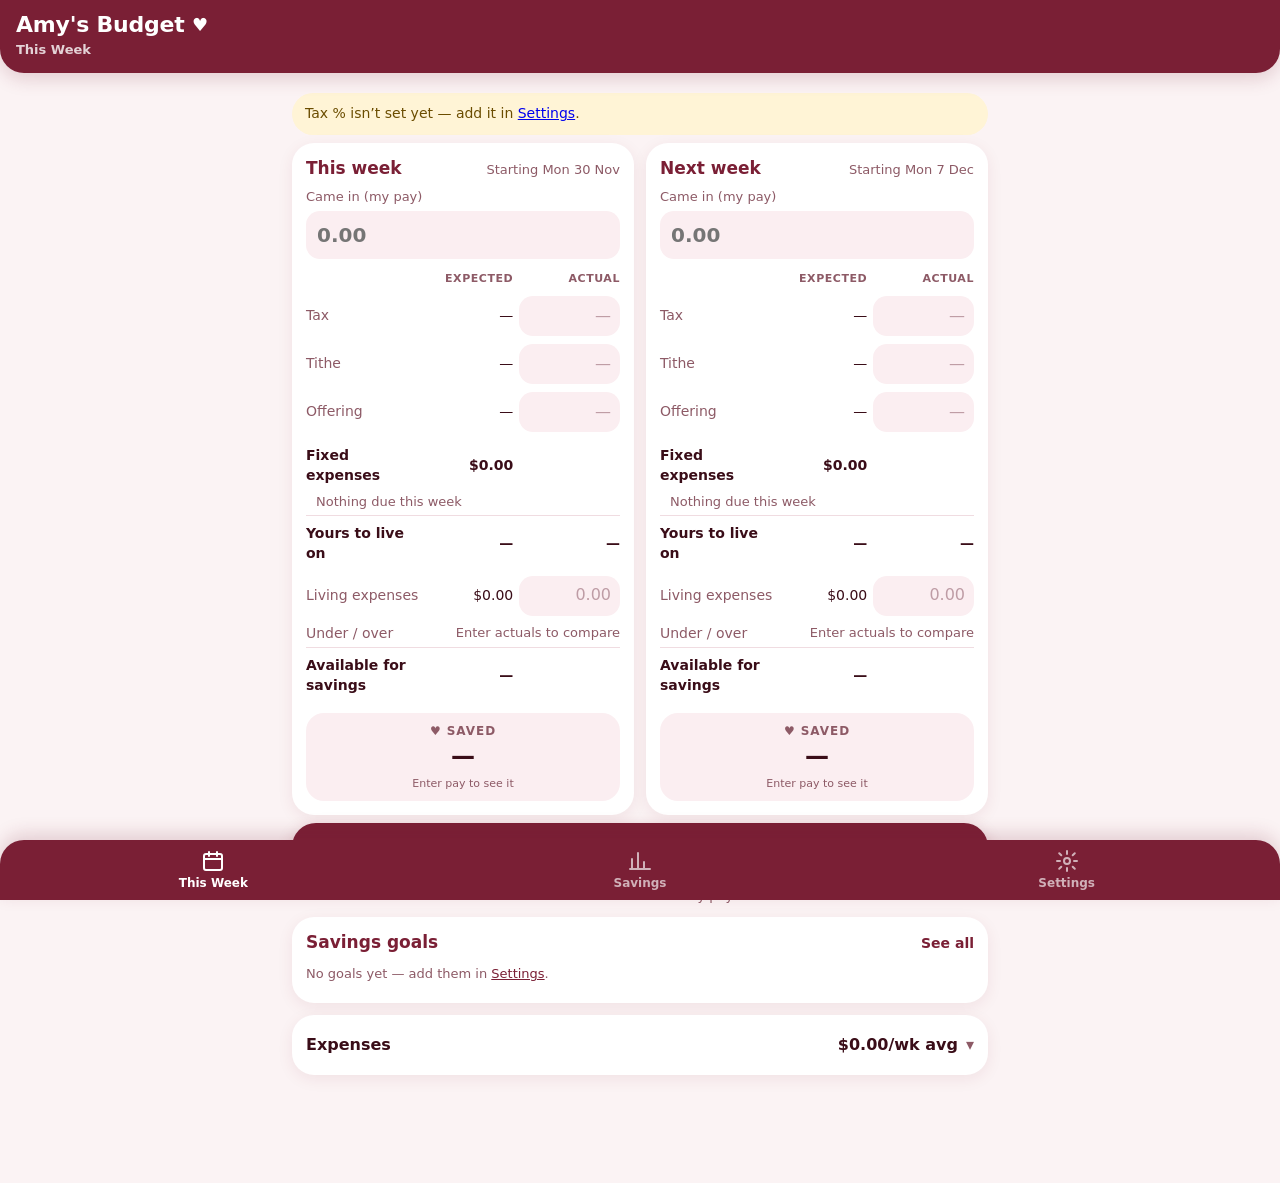
==== amy/index.html @ 88e4a753 "Turn the second copy into Amy's Budget: maroon skin, heart icon, own link at /amy/ Co-Authored-By: C" ====
<!doctype html>
<html lang="en" data-skin="amy">
<head>
  <meta charset="utf-8">
  <meta name="viewport" content="width=device-width, initial-scale=1, viewport-fit=cover">
  <title>Amy's Budget</title>
  <meta name="description" content="A private weekly budget. Your data stays on your device.">
  <meta name="theme-color" content="#7a1f35">
  <meta name="apple-mobile-web-app-capable" content="yes">
  <meta name="mobile-web-app-capable" content="yes">
  <meta name="apple-mobile-web-app-status-bar-style" content="black-translucent">
  <meta name="apple-mobile-web-app-title" content="Amy's Budget">
  <link rel="manifest" href="manifest.json">
  <link rel="icon" href="icons/icon.svg" type="image/svg+xml">
  <link rel="apple-touch-icon" href="icons/apple-touch-icon.png">
  <link rel="stylesheet" href="../style.css">
</head>
<body>
  <header class="top">
    <h1>Amy's Budget <span class="heart" aria-hidden="true">♥</span></h1>
    <p id="title" class="subtitle">This Week</p>
  </header>

  <main>
    <!-- Screen 1: This Week -->
    <section id="screen-week" class="screen" data-title="This Week">
      <div id="week-warning" class="note warn" hidden></div>

      <div id="weeks" class="weeks"></div>

      <button id="new-week" class="btn primary wide" type="button">Start new week</button>
      <p class="reminder">Move tax and tithe out the day pay lands.</p>

      <div class="card">
        <div class="card-head">
          <h2>Savings goals</h2>
          <a href="#savings">See all</a>
        </div>
        <div id="home-goals"></div>
      </div>

      <details id="costs-panel" class="card">
        <summary>
          <span>Expenses</span>
          <span class="sum" id="budget-total-summary"></span>
        </summary>
        <h3>Bills</h3>
        <ul id="cost-list" class="list"></ul>
        <h3>Debts</h3>
        <ul id="debt-list" class="list"></ul>
        <div class="total-row"><span>Fixed expenses</span><strong id="fixed-total"></strong></div>
        <h3>Living</h3>
        <ul id="living-list" class="list"></ul>
        <div class="total-row"><span>Living allowance</span><strong id="living-total"></strong></div>
        <div class="total-row grand"><span>Total per week</span><strong id="budget-total"></strong></div>
        <p class="hint">Edit items in <a href="#settings">Settings</a>.</p>
      </details>
    </section>

    <!-- Screen 2: Savings -->
    <section id="screen-savings" class="screen" data-title="Savings" hidden>
      <div class="stats">
        <div class="stat"><span>Total saved</span><strong id="stat-total"></strong><small id="stat-total-sub"></small></div>
        <div class="stat"><span>Avg pay · 4 wks</span><strong id="stat-avg4"></strong><small id="stat-avg4-sub"></small></div>
        <div class="stat"><span>Avg pay · 12 wks</span><strong id="stat-avg12"></strong><small id="stat-avg12-sub"></small></div>
      </div>

      <h2 class="section-title">Goals</h2>
      <div id="goal-list"></div>
      <div id="unallocated" class="note" hidden></div>

      <h2 class="section-title">History</h2>
      <div id="history"></div>
      <button id="add-past" class="btn wide" type="button">Add a past week</button>
    </section>

    <!-- Screen 3: Settings -->
    <section id="screen-settings" class="screen" data-title="Settings" hidden>
      <div class="card">
        <h2>Rates</h2>
        <label class="field row">
          <span>Tax set-aside %</span>
          <input type="text" inputmode="decimal" id="set-tax" placeholder="e.g. 0">
        </label>
        <label class="field row">
          <span>Tithe %</span>
          <input type="text" inputmode="decimal" id="set-tithe">
        </label>
        <label class="field row">
          <span>Tithe on</span>
          <select id="set-tithe-basis">
            <option value="gross">Gross pay</option>
            <option value="afterTax">Pay after tax</option>
          </select>
        </label>
        <label class="field row toggle-row">
          <span>Offering (pay ÷ 52)</span>
          <input type="checkbox" class="switch" id="set-offering">
        </label>
      </div>

      <div class="card">
        <h2>Fixed costs</h2>
        <div id="edit-costs"></div>
        <button class="btn wide" type="button" data-add="cost">+ Add fixed cost</button>
      </div>

      <div class="card">
        <h2>Debts</h2>
        <div id="edit-debts"></div>
        <button class="btn wide" type="button" data-add="debt">+ Add debt</button>
      </div>

      <div class="card">
        <h2>Savings goals</h2>
        <p class="hint">Top goal fills first. Use ↑ ↓ to change the order.</p>
        <div id="edit-goals"></div>
        <button class="btn wide" type="button" data-add="goal">+ Add goal</button>
      </div>

      <div class="card">
        <h2>Backup</h2>
        <p class="hint" id="backup-status"></p>
        <div class="btn-row">
          <button id="export" class="btn" type="button">Export</button>
          <button id="import" class="btn" type="button">Import</button>
          <input type="file" id="import-file" accept="application/json,.json" hidden>
        </div>
        <button id="clear" class="btn danger wide" type="button">Clear all data</button>
      </div>

      <p class="hint center">Everything is saved on this device only. Nothing is sent anywhere.</p>
    </section>
  </main>

  <nav class="tabs">
    <a href="#week" data-tab="week">
      <svg viewBox="0 0 24 24" aria-hidden="true"><rect x="3" y="5" width="18" height="16" rx="2"/><path d="M3 10h18M8 3v4M16 3v4"/></svg>
      <span>This Week</span>
    </a>
    <a href="#savings" data-tab="savings">
      <svg viewBox="0 0 24 24" aria-hidden="true"><path d="M4 20V10M10 20V4M16 20v-7M22 20H2"/></svg>
      <span>Savings</span>
    </a>
    <a href="#settings" data-tab="settings">
      <svg viewBox="0 0 24 24" aria-hidden="true"><circle cx="12" cy="12" r="3"/><path d="M12 2v3M12 19v3M4.2 4.2l2.1 2.1M17.7 17.7l2.1 2.1M2 12h3M19 12h3M4.2 19.8l2.1-2.1M17.7 6.3l2.1-2.1"/></svg>
      <span>Settings</span>
    </a>
  </nav>

  <dialog id="dialog">
    <form method="dialog" id="dialog-form">
      <h2 id="dialog-title"></h2>
      <div id="dialog-body"></div>
      <div class="btn-row end">
        <button class="btn" value="cancel" type="submit" formnovalidate>Cancel</button>
        <button class="btn primary" value="ok" type="submit" id="dialog-ok">OK</button>
      </div>
    </form>
  </dialog>

  <script>window.APP_CONFIG = { storeKey: 'amyBudget.v1' };</script>
  <script src="../app.js"></script>
</body>
</html>
---- style.css ----
:root {
  --bg: #f6f7f9;
  --card: #ffffff;
  --text: #15191e;
  --muted: #5f6b78;
  --line: #e2e6eb;
  --input: #f0f2f5;
  --accent: #2457d6;
  --accent-text: #ffffff;
  --good: #137a3a;
  --good-bg: #e5f5ea;
  --bad: #c0262d;
  --bad-bg: #fdecec;
  --warn-bg: #fff4d6;
  --warn-text: #6b4d00;
  --bar: #2f9e5b;
  --bar-stretch: #8fd1a8;
  --radius: 14px;
  --tap: 48px;
  color-scheme: light;
}

@media (prefers-color-scheme: dark) {
  :root {
    --bg: #111418;
    --card: #1b2026;
    --text: #eef1f4;
    --muted: #9aa6b2;
    --line: #2c333b;
    --input: #252b33;
    --accent: #6d9bff;
    --accent-text: #0c1220;
    --good: #5fd38d;
    --good-bg: #173324;
    --bad: #ff7b7b;
    --bad-bg: #3a1c1e;
    --warn-bg: #3a3014;
    --warn-text: #f3d98a;
    --bar: #4cc27c;
    --bar-stretch: #2a6b45;
    color-scheme: dark;
  }
}

* { box-sizing: border-box; }

html { -webkit-text-size-adjust: 100%; }

body {
  margin: 0;
  background: var(--bg);
  color: var(--text);
  font: 16px/1.4 -apple-system, BlinkMacSystemFont, "Segoe UI", Roboto, Helvetica, Arial, sans-serif;
  padding-bottom: calc(72px + env(safe-area-inset-bottom));
}

.top {
  position: sticky;
  top: 0;
  z-index: 5;
  background: var(--bg);
  padding: calc(10px + env(safe-area-inset-top)) 16px 8px;
  border-bottom: 1px solid var(--line);
}
.top h1 { margin: 0; font-size: 20px; letter-spacing: -.01em; }

main { max-width: 720px; margin: 0 auto; padding: 12px 12px 24px; }

h2 { font-size: 17px; margin: 0 0 4px; }
h3 { font-size: 15px; margin: 16px 0 4px; color: var(--muted); text-transform: uppercase; letter-spacing: .04em; }
.section-title { margin: 20px 4px 8px; }

.card {
  background: var(--card);
  border: 1px solid var(--line);
  border-radius: var(--radius);
  padding: 14px;
  margin: 12px 0;
}

.note {
  border-radius: var(--radius);
  padding: 10px 12px;
  margin: 8px 0;
  background: var(--card);
  border: 1px solid var(--line);
  font-size: 14px;
}
.note.warn { background: var(--warn-bg); color: var(--warn-text); border-color: transparent; }

.hint { color: var(--muted); font-size: 13px; margin: 6px 0; }
.hint a { color: var(--accent); }
.center { text-align: center; }

/* ---------- Week cards ---------- */
.weeks { display: grid; grid-template-columns: minmax(0, 1fr); gap: 12px; }
@media (min-width: 700px) { .weeks { grid-template-columns: repeat(2, minmax(0, 1fr)); } }
.wk {
  background: var(--card);
  border: 1px solid var(--line);
  border-radius: var(--radius);
  padding: 14px;
  min-width: 0;
}
.wk-head { display: flex; justify-content: space-between; align-items: baseline; gap: 8px; }
.wk-head h2 { margin: 0; }
.when { color: var(--muted); font-size: 13px; }
.field.pay input { font-size: 20px; font-weight: 600; }

.plan { width: 100%; border-collapse: collapse; font-size: 14px; font-variant-numeric: tabular-nums; table-layout: fixed; }
.plan thead th { font-size: 11px; font-weight: 700; letter-spacing: .05em; text-transform: uppercase; color: var(--muted); text-align: right; padding: 4px 0 6px; }
.plan thead th:first-child { width: 38%; }
.plan thead th:nth-child(3) { width: 34%; }
.plan tbody th { text-align: left; font-weight: 500; color: var(--muted); padding: 4px 6px 4px 0; }
.plan td { text-align: right; padding: 4px 0 4px 6px; }
.plan td input {
  min-height: 40px;
  padding: 6px 8px;
  font-size: 16px;
  text-align: right;
  font-variant-numeric: tabular-nums;
}
.plan td input::placeholder { color: var(--muted); opacity: .55; }
.plan td input.over { border-color: var(--bad); color: var(--bad); }
.plan td input.under { border-color: var(--good); color: var(--good); }
.plan tr.sub th, .plan tr.sub td { color: var(--text); font-weight: 700; border-top: 1px solid var(--line); padding-top: 8px; padding-bottom: 8px; }
.plan tr.diff-row td { font-weight: 600; }
.muted { color: var(--muted); font-weight: 400 !important; font-size: 13px; }

.field { display: block; margin: 8px 0; }
.field > span { display: block; font-size: 13px; color: var(--muted); margin-bottom: 4px; }
.field small { font-size: 11px; }

input[type="text"], input[type="date"], input[type="number"], select {
  width: 100%;
  min-height: var(--tap);
  font: inherit;
  font-size: 17px;
  color: var(--text);
  background: var(--input);
  border: 1px solid transparent;
  border-radius: 10px;
  padding: 8px 10px;
  appearance: none;
  -webkit-appearance: none;
}
select {
  background-image: linear-gradient(45deg, transparent 50%, var(--muted) 50%), linear-gradient(135deg, var(--muted) 50%, transparent 50%);
  background-position: calc(100% - 16px) 50%, calc(100% - 11px) 50%;
  background-size: 5px 5px;
  background-repeat: no-repeat;
  padding-right: 28px;
}
input:focus, select:focus { outline: none; border-color: var(--accent); }
input[type="date"] { min-width: 0; }

.calc { margin: 0; }
.subtitle { margin: 0; color: var(--muted); font-size: 13px; font-weight: 600; }
.card-head { display: flex; justify-content: space-between; align-items: baseline; margin-bottom: 6px; }
.card-head a { color: var(--accent); font-size: 14px; font-weight: 600; text-decoration: none; }
.mini-goal { padding: 8px 0; border-bottom: 1px solid var(--line); }
.mini-goal:last-child { border-bottom: none; }
.mini-head { display: flex; justify-content: space-between; gap: 8px; font-size: 15px; }
.mini-head em { font-style: normal; font-size: 12px; color: var(--accent); font-weight: 600; }
.mini-goal .bar { height: 8px; margin: 6px 0 4px; }
.mini-goal small { color: var(--muted); font-size: 12px; font-variant-numeric: tabular-nums; }
.mini-goal.current .mini-head span { font-weight: 700; }
.total-row.grand { border-top: 1px solid var(--line); margin-top: 8px; font-weight: 700; }
.dlg-grid { display: grid; grid-template-columns: 1fr 1fr; gap: 0 8px; }
.saved small { display: block; font-size: 11px; color: var(--muted); margin-top: 2px; }
.calc > div { display: flex; justify-content: space-between; gap: 6px; padding: 3px 0; font-size: 14px; }
.calc dt { color: var(--muted); }
.calc dd { margin: 0; font-variant-numeric: tabular-nums; text-align: right; }
.calc .strong { font-weight: 600; border-top: 1px solid var(--line); margin-top: 3px; padding-top: 6px; }
.calc .strong dt { color: var(--text); }

.good { color: var(--good); }
.bad { color: var(--bad); }

.saved {
  margin-top: 10px;
  border-radius: 10px;
  padding: 10px 8px;
  text-align: center;
  background: var(--input);
}
.saved span { display: block; font-size: 12px; font-weight: 700; letter-spacing: .08em; color: var(--muted); }
.saved strong { display: block; font-size: 24px; font-weight: 800; font-variant-numeric: tabular-nums; word-break: break-all; }
.saved.good { background: var(--good-bg); }
.saved.bad { background: var(--bad-bg); }
.saved.good strong { color: var(--good); }
.saved.bad strong { color: var(--bad); }


.reminder { text-align: center; color: var(--muted); font-size: 13px; margin: 8px 0 4px; }

/* ---------- Lists ---------- */
details > summary {
  list-style: none;
  display: flex;
  justify-content: space-between;
  align-items: center;
  min-height: 32px;
  font-weight: 600;
  cursor: pointer;
}
details > summary::-webkit-details-marker { display: none; }
details > summary::after { content: "▾"; color: var(--muted); margin-left: 8px; transition: transform .15s; }
details[open] > summary::after { transform: rotate(180deg); }
details > summary .sum { margin-left: auto; font-variant-numeric: tabular-nums; }

.list { list-style: none; margin: 8px 0 0; padding: 0; }
.list li {
  display: flex;
  align-items: center;
  gap: 10px;
  min-height: var(--tap);
  border-bottom: 1px solid var(--line);
  padding: 4px 0;
}
.list li .name { flex: 1; min-width: 0; }
.list li .name small { display: block; color: var(--muted); font-size: 12px; }
.list li .amt { font-variant-numeric: tabular-nums; white-space: nowrap; }
.list li.off .name, .list li.off .amt { opacity: .45; text-decoration: line-through; }
.list .empty { color: var(--muted); font-size: 14px; justify-content: center; }

.total-row { display: flex; justify-content: space-between; padding: 12px 0 2px; font-size: 17px; }

/* Toggle switch */
.switch {
  appearance: none;
  -webkit-appearance: none;
  flex: none;
  width: 46px;
  height: 28px;
  border-radius: 14px;
  background: var(--line);
  position: relative;
  cursor: pointer;
  margin: 0;
  transition: background .15s;
}
.switch::after {
  content: "";
  position: absolute;
  top: 3px;
  left: 3px;
  width: 22px;
  height: 22px;
  border-radius: 50%;
  background: #fff;
  box-shadow: 0 1px 2px rgba(0,0,0,.3);
  transition: transform .15s;
}
.switch:checked { background: var(--good); }
.switch:checked::after { transform: translateX(18px); }

/* ---------- Buttons ---------- */
.btn {
  min-height: var(--tap);
  padding: 10px 16px;
  font: inherit;
  font-weight: 600;
  border-radius: 12px;
  border: 1px solid var(--line);
  background: var(--card);
  color: var(--text);
  cursor: pointer;
}
.btn:active { transform: scale(.98); }
.btn.primary { background: var(--accent); color: var(--accent-text); border-color: transparent; }
.btn.danger { color: var(--bad); border-color: var(--bad); background: transparent; }
.btn.small { min-height: 40px; padding: 6px 12px; font-size: 14px; }
.btn.icon { min-width: 44px; min-height: 44px; padding: 0; font-size: 18px; }
.btn.wide { width: 100%; margin: 8px 0; }
.btn-row { display: flex; gap: 8px; flex-wrap: wrap; }
.btn-row > .btn { flex: 1; }
.btn-row.end { justify-content: flex-end; margin-top: 16px; }
.btn-row.end > .btn { flex: 0 1 auto; }

/* ---------- Savings ---------- */
.stats { display: grid; grid-template-columns: repeat(3, 1fr); gap: 8px; }
.stat {
  background: var(--card);
  border: 1px solid var(--line);
  border-radius: var(--radius);
  padding: 10px 8px;
  min-width: 0;
}
.stat span { display: block; font-size: 12px; color: var(--muted); }
.stat strong { display: block; font-size: 17px; font-variant-numeric: tabular-nums; word-break: break-all; }
.stat small { display: block; font-size: 11px; color: var(--muted); }

.goal { background: var(--card); border: 1px solid var(--line); border-radius: var(--radius); padding: 12px 14px; margin: 8px 0; }
.goal.current { border-color: var(--accent); }
.goal-head { display: flex; justify-content: space-between; align-items: baseline; gap: 8px; }
.goal-head strong { font-size: 16px; }
.goal-head .pct { color: var(--muted); font-size: 13px; white-space: nowrap; }
.bar { position: relative; height: 12px; border-radius: 6px; background: var(--input); overflow: hidden; margin: 8px 0 6px; }
.bar i { position: absolute; left: 0; top: 0; bottom: 0; background: var(--bar); border-radius: 6px; }
.bar i.stretch { background: var(--bar-stretch); }
.bar b { position: absolute; top: 0; bottom: 0; width: 2px; background: var(--muted); }
.goal-meta { display: flex; justify-content: space-between; flex-wrap: wrap; gap: 4px 12px; font-size: 13px; color: var(--muted); font-variant-numeric: tabular-nums; }
.goal-meta .money { color: var(--text); }
.goal .tag { display: inline-block; font-size: 11px; font-weight: 700; padding: 1px 6px; border-radius: 6px; background: var(--input); color: var(--muted); margin-left: 4px; vertical-align: 2px; }
.goal .tag.done { background: var(--good-bg); color: var(--good); }
.goal .spent-note { font-size: 13px; margin-top: 6px; }
.goal .btn { margin-top: 8px; }

.hist { background: var(--card); border: 1px solid var(--line); border-radius: var(--radius); overflow: hidden; }
.hist table { width: 100%; border-collapse: collapse; font-size: 14px; font-variant-numeric: tabular-nums; }
.hist th { text-align: right; font-size: 12px; font-weight: 600; color: var(--muted); padding: 8px; border-bottom: 1px solid var(--line); }
.hist td { text-align: right; padding: 0 8px; height: var(--tap); border-bottom: 1px solid var(--line); }
.hist th:first-child, .hist td:first-child { text-align: left; }
.hist tr:last-child td { border-bottom: none; }
.hist tbody tr { cursor: pointer; }
.hist tbody tr:active { background: var(--input); }
.hist .empty { text-align: center; color: var(--muted); padding: 16px; }

/* ---------- Settings editors ---------- */
.field.row { display: flex; align-items: center; justify-content: space-between; gap: 12px; }
.field.row > span { margin: 0; font-size: 15px; color: var(--text); flex: 1; }
.field.row > input, .field.row > select { width: 150px; flex: none; }
.field.row > input.switch { width: 46px; }
.toggle-row { min-height: var(--tap); }

.item {
  border: 1px solid var(--line);
  border-radius: 12px;
  padding: 10px;
  margin: 10px 0;
}
.item.off { opacity: .6; }
.item-grid { display: grid; grid-template-columns: 1fr 1fr; gap: 8px; }
.item-grid .full { grid-column: 1 / -1; }
.item-grid label > span { display: block; font-size: 12px; color: var(--muted); margin-bottom: 2px; }
.item-grid label.check { display: flex; align-items: center; gap: 10px; min-height: var(--tap); }
.item-grid label.check > span { margin: 0; font-size: 14px; color: var(--text); }
.item-actions { display: flex; align-items: center; gap: 6px; margin-top: 8px; }
.item-actions .spacer { flex: 1; }
.item-actions .per-week { font-size: 13px; color: var(--muted); font-variant-numeric: tabular-nums; }

/* ---------- Dialog ---------- */
dialog {
  width: min(92vw, 440px);
  border: none;
  border-radius: 18px;
  padding: 18px;
  background: var(--card);
  color: var(--text);
}
dialog::backdrop { background: rgba(0,0,0,.45); }
dialog p { margin: 6px 0; }

/* ---------- Bottom tabs ---------- */
.tabs {
  position: fixed;
  left: 0; right: 0; bottom: 0;
  z-index: 10;
  display: flex;
  background: var(--card);
  border-top: 1px solid var(--line);
  padding-bottom: env(safe-area-inset-bottom);
}
.tabs a {
  flex: 1;
  display: flex;
  flex-direction: column;
  align-items: center;
  justify-content: center;
  gap: 2px;
  min-height: 60px;
  color: var(--muted);
  text-decoration: none;
  font-size: 12px;
  font-weight: 600;
}
.tabs a.active { color: var(--accent); }
.tabs svg { width: 24px; height: 24px; fill: none; stroke: currentColor; stroke-width: 2; stroke-linecap: round; stroke-linejoin: round; }

@media (max-width: 360px) {
  .saved strong { font-size: 20px; }
  .plan { font-size: 13px; }
  .stat strong { font-size: 15px; }
}

/* Itemised fixed expenses */
.plan tr.group th, .plan tr.group td { color: var(--text); font-weight: 700; padding-top: 10px; }
.plan tr.item-row th { font-size: 13px; font-weight: 400; padding-left: 10px; overflow: hidden; text-overflow: ellipsis; white-space: nowrap; }
.plan tr.item-row td { font-size: 13px; color: var(--muted); padding-top: 2px; padding-bottom: 2px; }
.plan tr.item-row td input { min-height: 36px; font-size: 15px; }
.plan tr.item-row:last-of-type td { padding-bottom: 6px; }
.plan td.changed { color: var(--accent); }
.plan tr.item-row th small { display: block; font-size: 11px; color: var(--muted); opacity: .8; }

/* ---------- "amy" skin: maroon with white details, softer and rounder ---------- */
:root[data-skin="amy"] {
  --bg: #fbf3f4;
  --card: #ffffff;
  --text: #3a0d18;
  --muted: #8d5a66;
  --line: #f0dce1;
  --input: #fbeef1;
  --accent: #7a1f35;
  --accent-text: #ffffff;
  --good: #2e7d55;
  --good-bg: #eaf6ef;
  --bad: #b3261e;
  --bad-bg: #fdecec;
  --bar: #8e2a44;
  --bar-stretch: #e6a8b8;
  --radius: 22px;
  --brand: #7a1f35;
  --brand-text: #ffffff;
}
@media (prefers-color-scheme: dark) {
  :root[data-skin="amy"] {
    --bg: #1d0a10;
    --card: #2a1018;
    --text: #fbeef1;
    --muted: #cf9fab;
    --line: #47202b;
    --input: #3a1621;
    --accent: #f0a9bb;
    --accent-text: #3a0d18;
    --good: #7fd6a4;
    --good-bg: #173326;
    --bad: #ff8a8a;
    --bad-bg: #3c1a1d;
    --bar: #e07d97;
    --bar-stretch: #7a3647;
    --brand: #5c1527;
    --brand-text: #ffffff;
  }
}
[data-skin="amy"] body {
  font-family: ui-rounded, "SF Pro Rounded", "Nunito", "Segoe UI", system-ui, sans-serif;
}
[data-skin="amy"] .top {
  background: var(--brand);
  color: var(--brand-text);
  border-bottom: none;
  border-radius: 0 0 24px 24px;
  padding-bottom: 14px;
  box-shadow: 0 6px 18px rgba(122, 31, 53, .18);
}
[data-skin="amy"] .top h1 { font-size: 22px; }
[data-skin="amy"] .top .heart { display: inline-block; font-size: 18px; transform: translateY(-1px); }
[data-skin="amy"] .top .subtitle { color: rgba(255, 255, 255, .8); }
[data-skin="amy"] .wk,
[data-skin="amy"] .card,
[data-skin="amy"] .stat,
[data-skin="amy"] .goal,
[data-skin="amy"] .hist {
  border: none;
  box-shadow: 0 4px 16px rgba(122, 31, 53, .08);
}
[data-skin="amy"] .wk-head h2,
[data-skin="amy"] .card h2,
[data-skin="amy"] .section-title { color: var(--accent); }
[data-skin="amy"] .btn { border-radius: 999px; }
[data-skin="amy"] .btn.primary { box-shadow: 0 6px 16px rgba(122, 31, 53, .25); }
[data-skin="amy"] .saved { border-radius: 18px; }
[data-skin="amy"] .saved span::before { content: "♥ "; }
[data-skin="amy"] input[type="text"],
[data-skin="amy"] input[type="date"],
[data-skin="amy"] select { border-radius: 14px; }
[data-skin="amy"] .bar, [data-skin="amy"] .bar i { border-radius: 999px; }
[data-skin="amy"] .switch:checked { background: var(--accent); }
[data-skin="amy"] .tabs {
  background: var(--brand);
  border-top: none;
  border-radius: 24px 24px 0 0;
  box-shadow: 0 -6px 18px rgba(122, 31, 53, .18);
}
[data-skin="amy"] .tabs a { color: rgba(255, 255, 255, .65); }
[data-skin="amy"] .tabs a.active { color: #ffffff; }
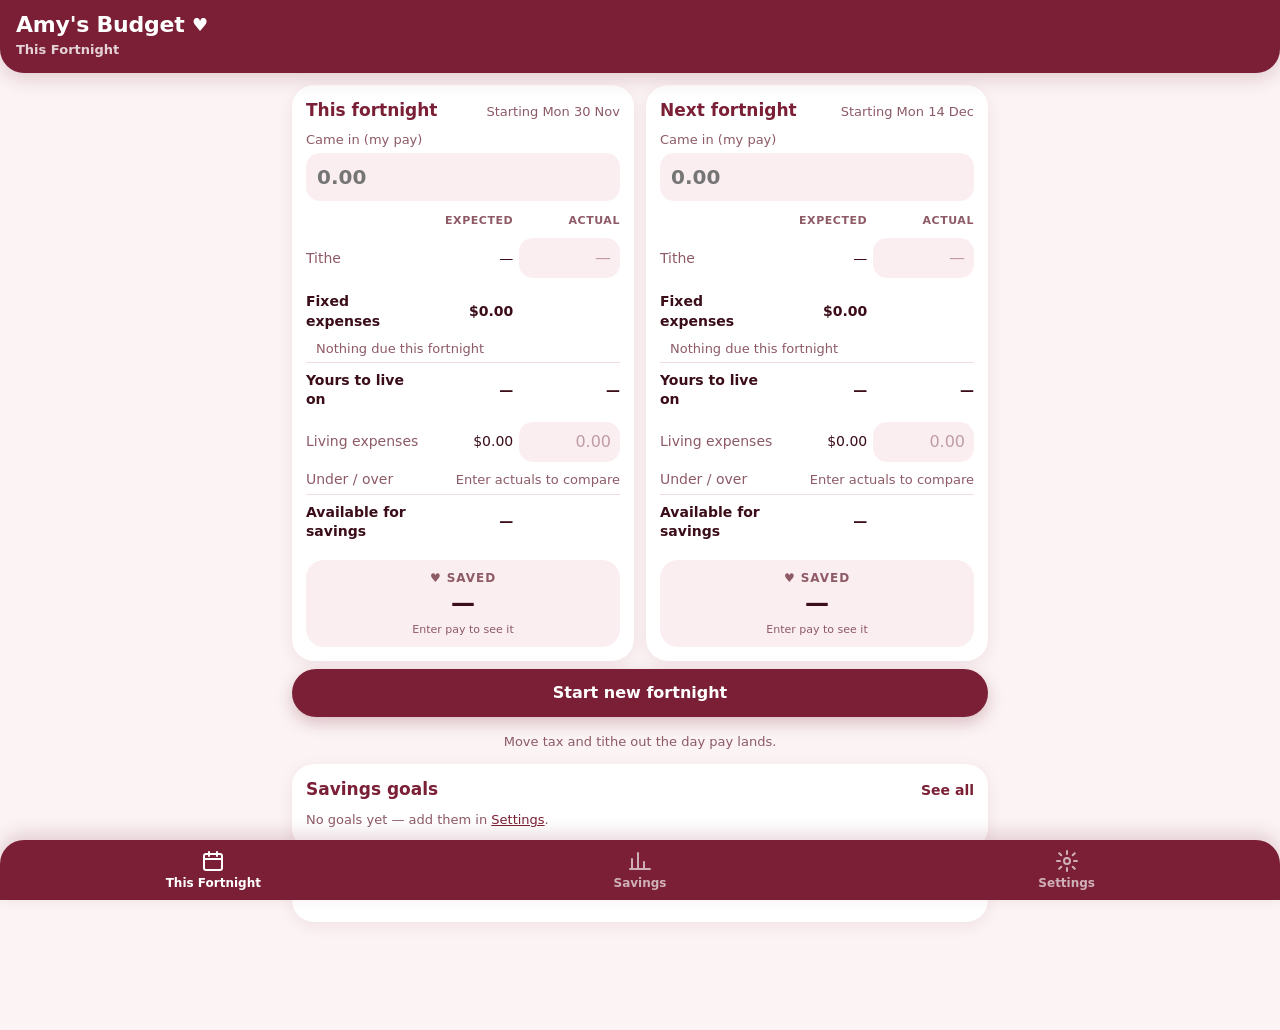
==== commit cf7cb483: "Support fortnightly pay, usual pay and tax-withheld salaries; set Amy's copy up for a fortnightly sa" ====
--- a/amy/index.html
+++ b/amy/index.html
@@ -61,8 +61,8 @@
     <section id="screen-savings" class="screen" data-title="Savings" hidden>
       <div class="stats">
         <div class="stat"><span>Total saved</span><strong id="stat-total"></strong><small id="stat-total-sub"></small></div>
-        <div class="stat"><span>Avg pay · 4 wks</span><strong id="stat-avg4"></strong><small id="stat-avg4-sub"></small></div>
-        <div class="stat"><span>Avg pay · 12 wks</span><strong id="stat-avg12"></strong><small id="stat-avg12-sub"></small></div>
+        <div class="stat"><span>Avg pay · last 4</span><strong id="stat-avg4"></strong><small id="stat-avg4-sub"></small></div>
+        <div class="stat"><span>Avg pay · last 12</span><strong id="stat-avg12"></strong><small id="stat-avg12-sub"></small></div>
       </div>
 
       <h2 class="section-title">Goals</h2>
@@ -77,8 +77,31 @@
     <!-- Screen 3: Settings -->
     <section id="screen-settings" class="screen" data-title="Settings" hidden>
       <div class="card">
+        <h2>Pay</h2>
+        <label class="field row">
+          <span>Paid every</span>
+          <select id="set-period">
+            <option value="week">Week</option>
+            <option value="fortnight">Fortnight</option>
+          </select>
+        </label>
+        <label class="field row">
+          <span>Usual pay <small>(optional)</small></span>
+          <input type="text" inputmode="decimal" id="set-usual-pay" placeholder="—">
+        </label>
+        <label class="field row">
+          <span data-label="start">This week started on</span>
+          <input type="date" id="set-start">
+        </label>
+        <label class="field row toggle-row">
+          <span>Tax already taken out <small>(salary)</small></span>
+          <input type="checkbox" class="switch" id="set-tax-withheld">
+        </label>
+      </div>
+
+      <div class="card">
         <h2>Rates</h2>
-        <label class="field row">
+        <label class="field row" id="tax-rate-row">
           <span>Tax set-aside %</span>
           <input type="text" inputmode="decimal" id="set-tax" placeholder="e.g. 0">
         </label>
@@ -90,11 +113,11 @@
           <span>Tithe on</span>
           <select id="set-tithe-basis">
             <option value="gross">Gross pay</option>
-            <option value="afterTax">Pay after tax</option>
+            <option value="afterTax">Pay after tax set-aside</option>
           </select>
         </label>
         <label class="field row toggle-row">
-          <span>Offering (pay ÷ 52)</span>
+          <span data-label="offering">Offering (pay ÷ 52)</span>
           <input type="checkbox" class="switch" id="set-offering">
         </label>
       </div>
@@ -159,7 +182,7 @@
     </form>
   </dialog>
 
-  <script>window.APP_CONFIG = { storeKey: 'amyBudget.v1' };</script>
+  <script>window.APP_CONFIG = { storeKey: 'amyBudget.v1', defaults: {"period":"fortnight","taxWithheld":true,"offering":false} };</script>
   <script src="../app.js"></script>
 </body>
 </html>
--- a/style.css
+++ b/style.css
@@ -43,6 +43,7 @@
 }
 
 * { box-sizing: border-box; }
+[hidden] { display: none !important; }
 
 html { -webkit-text-size-adjust: 100%; }
 
